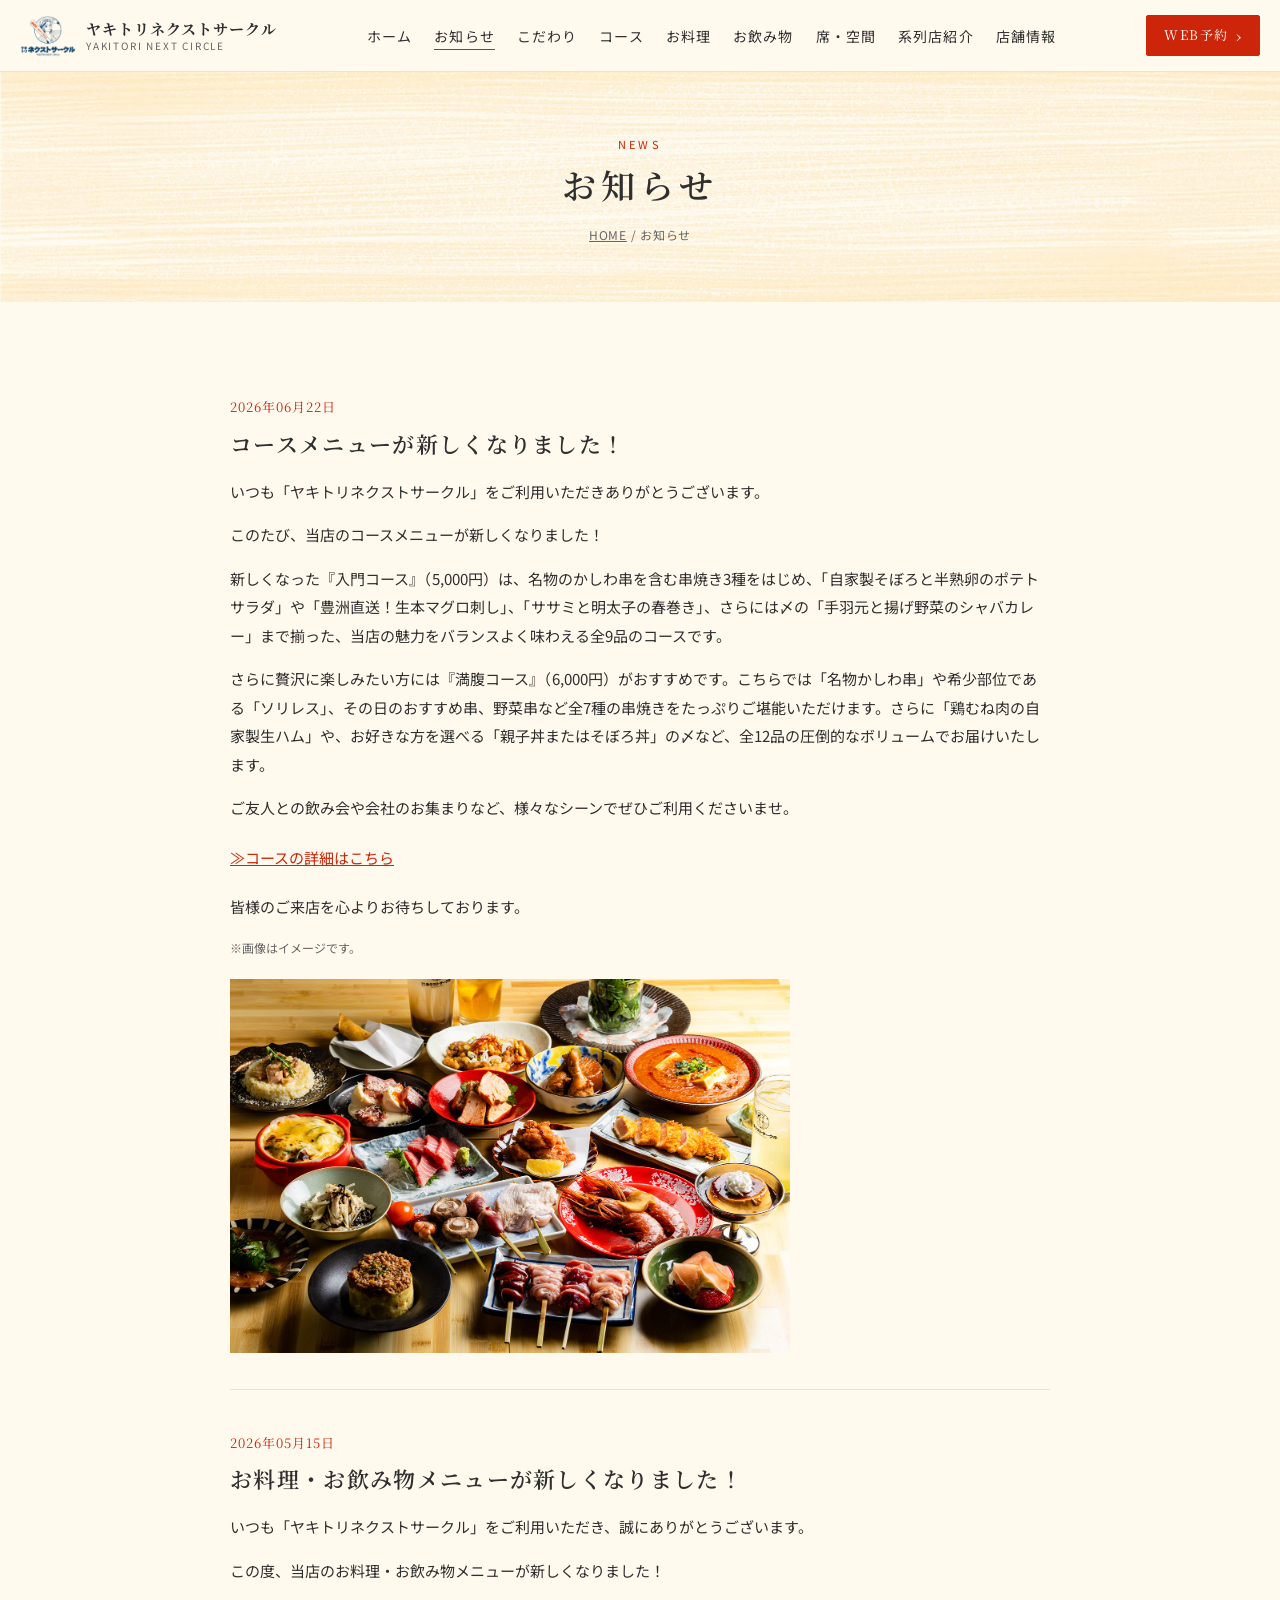
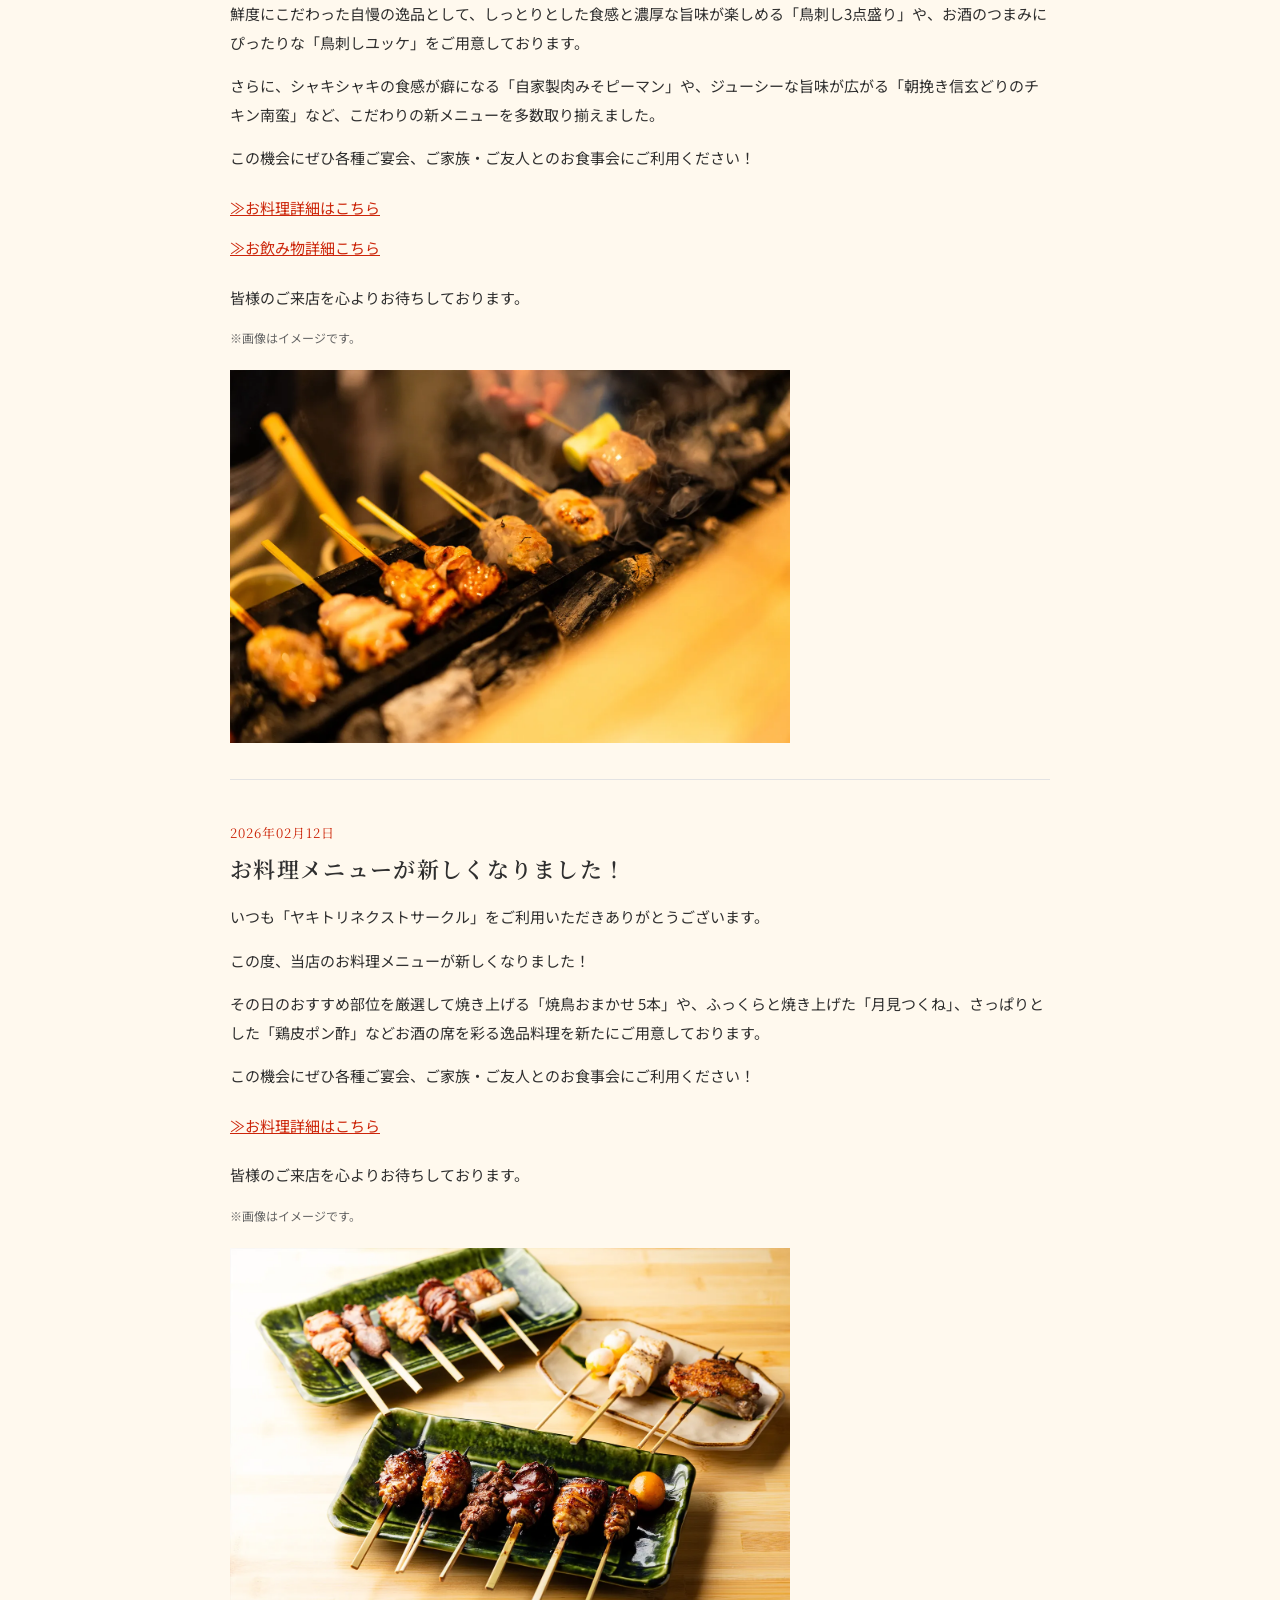
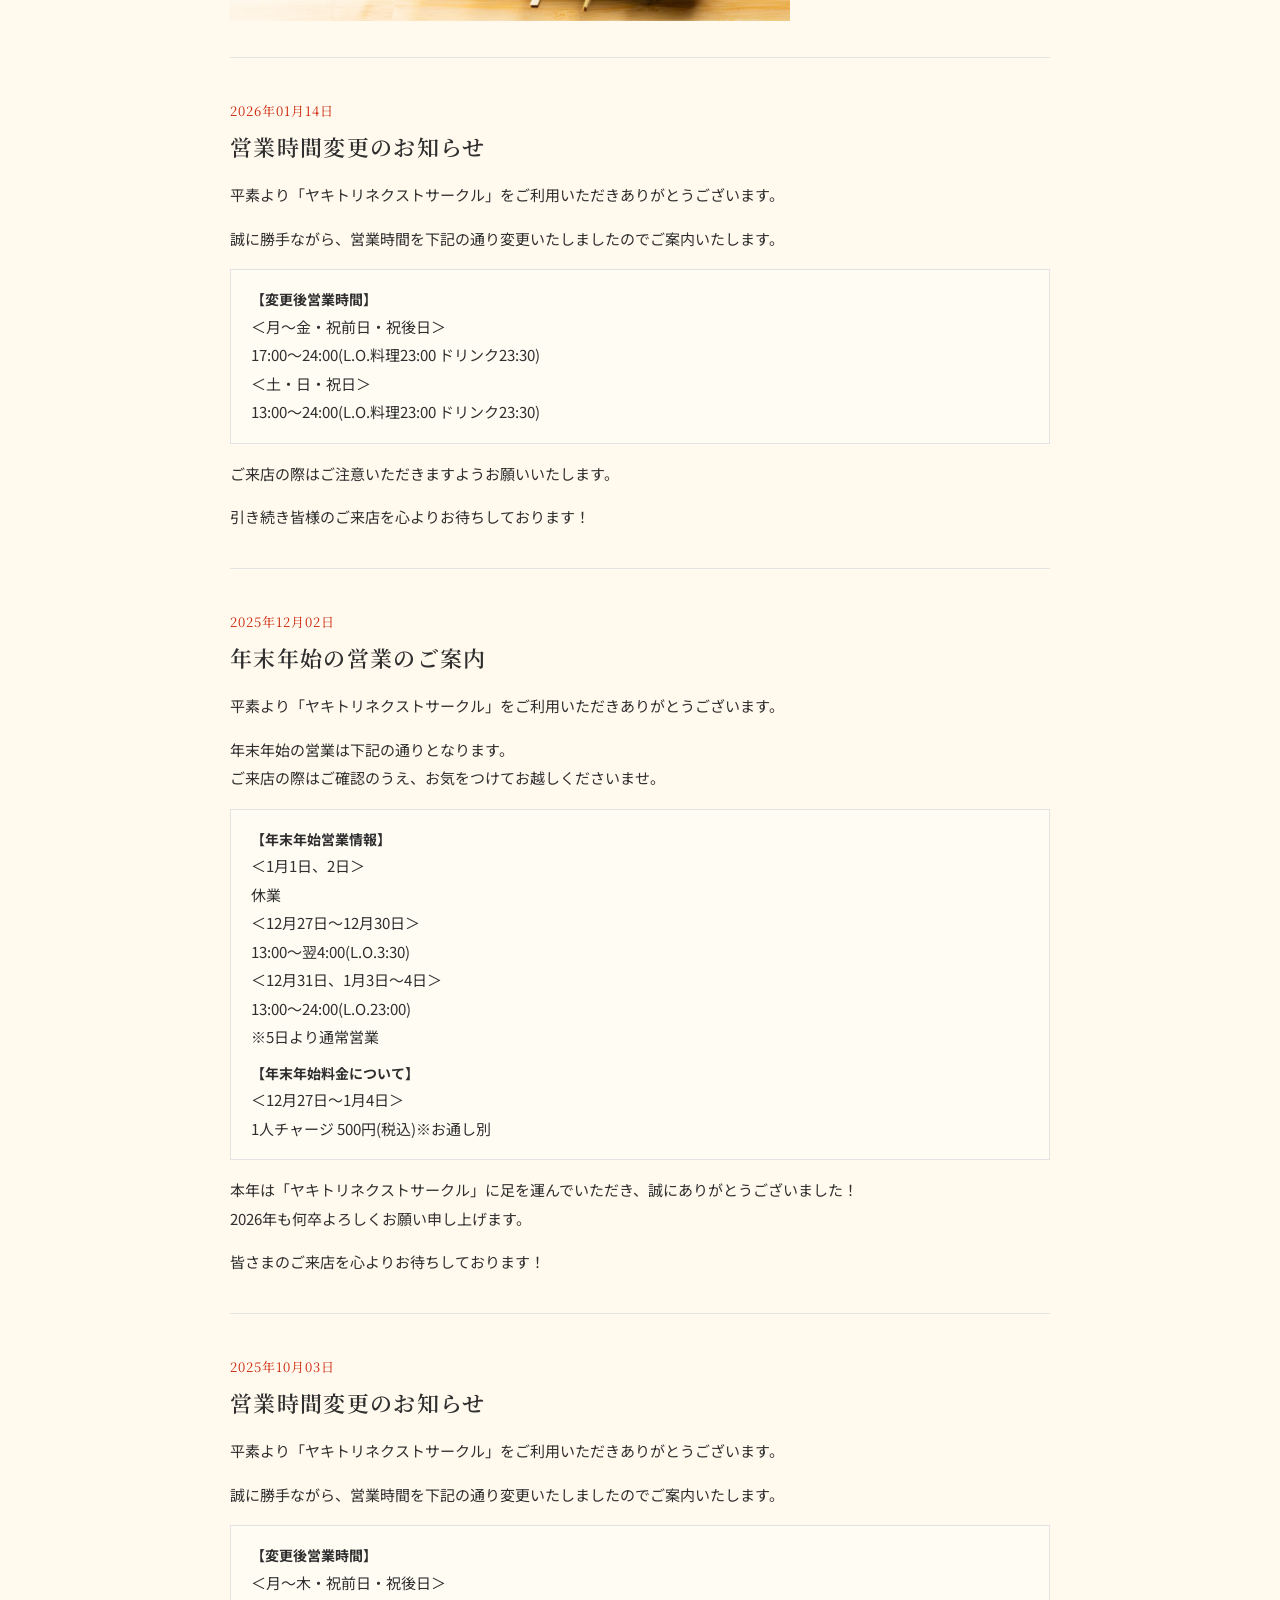
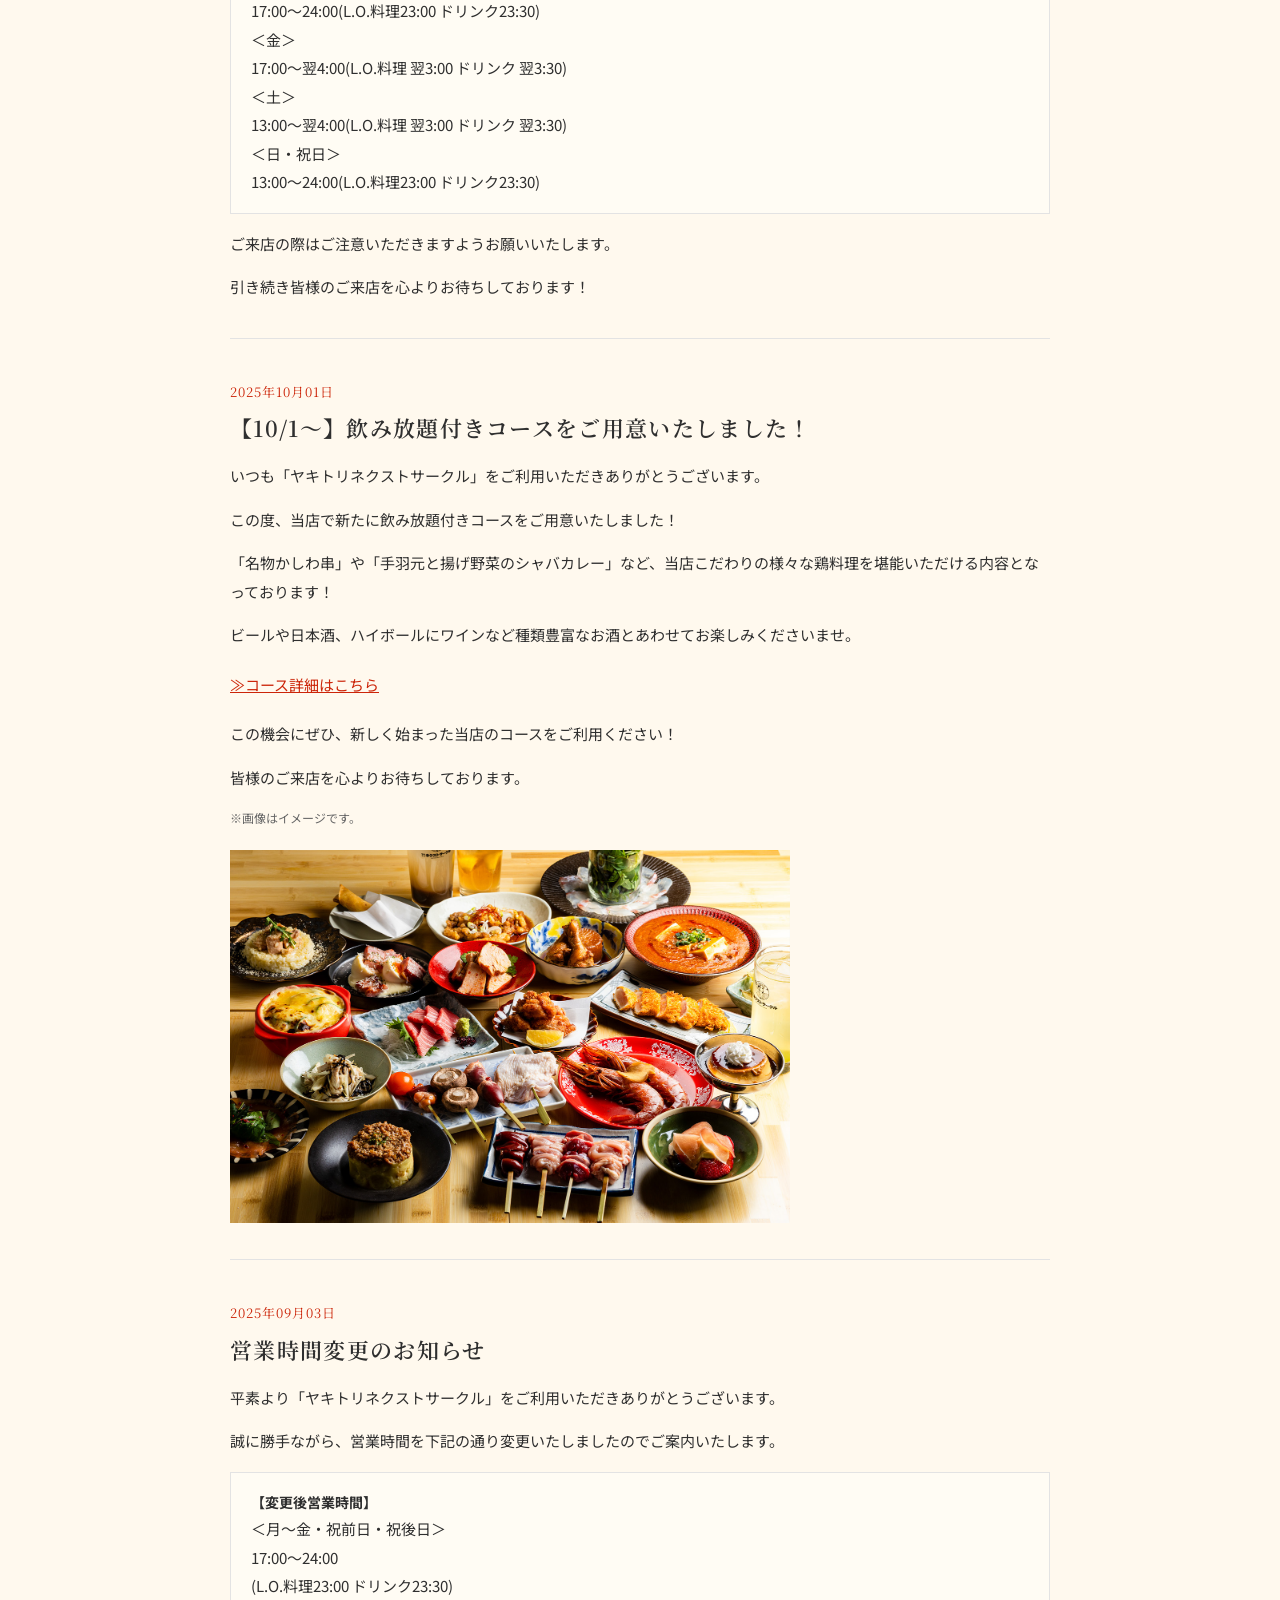
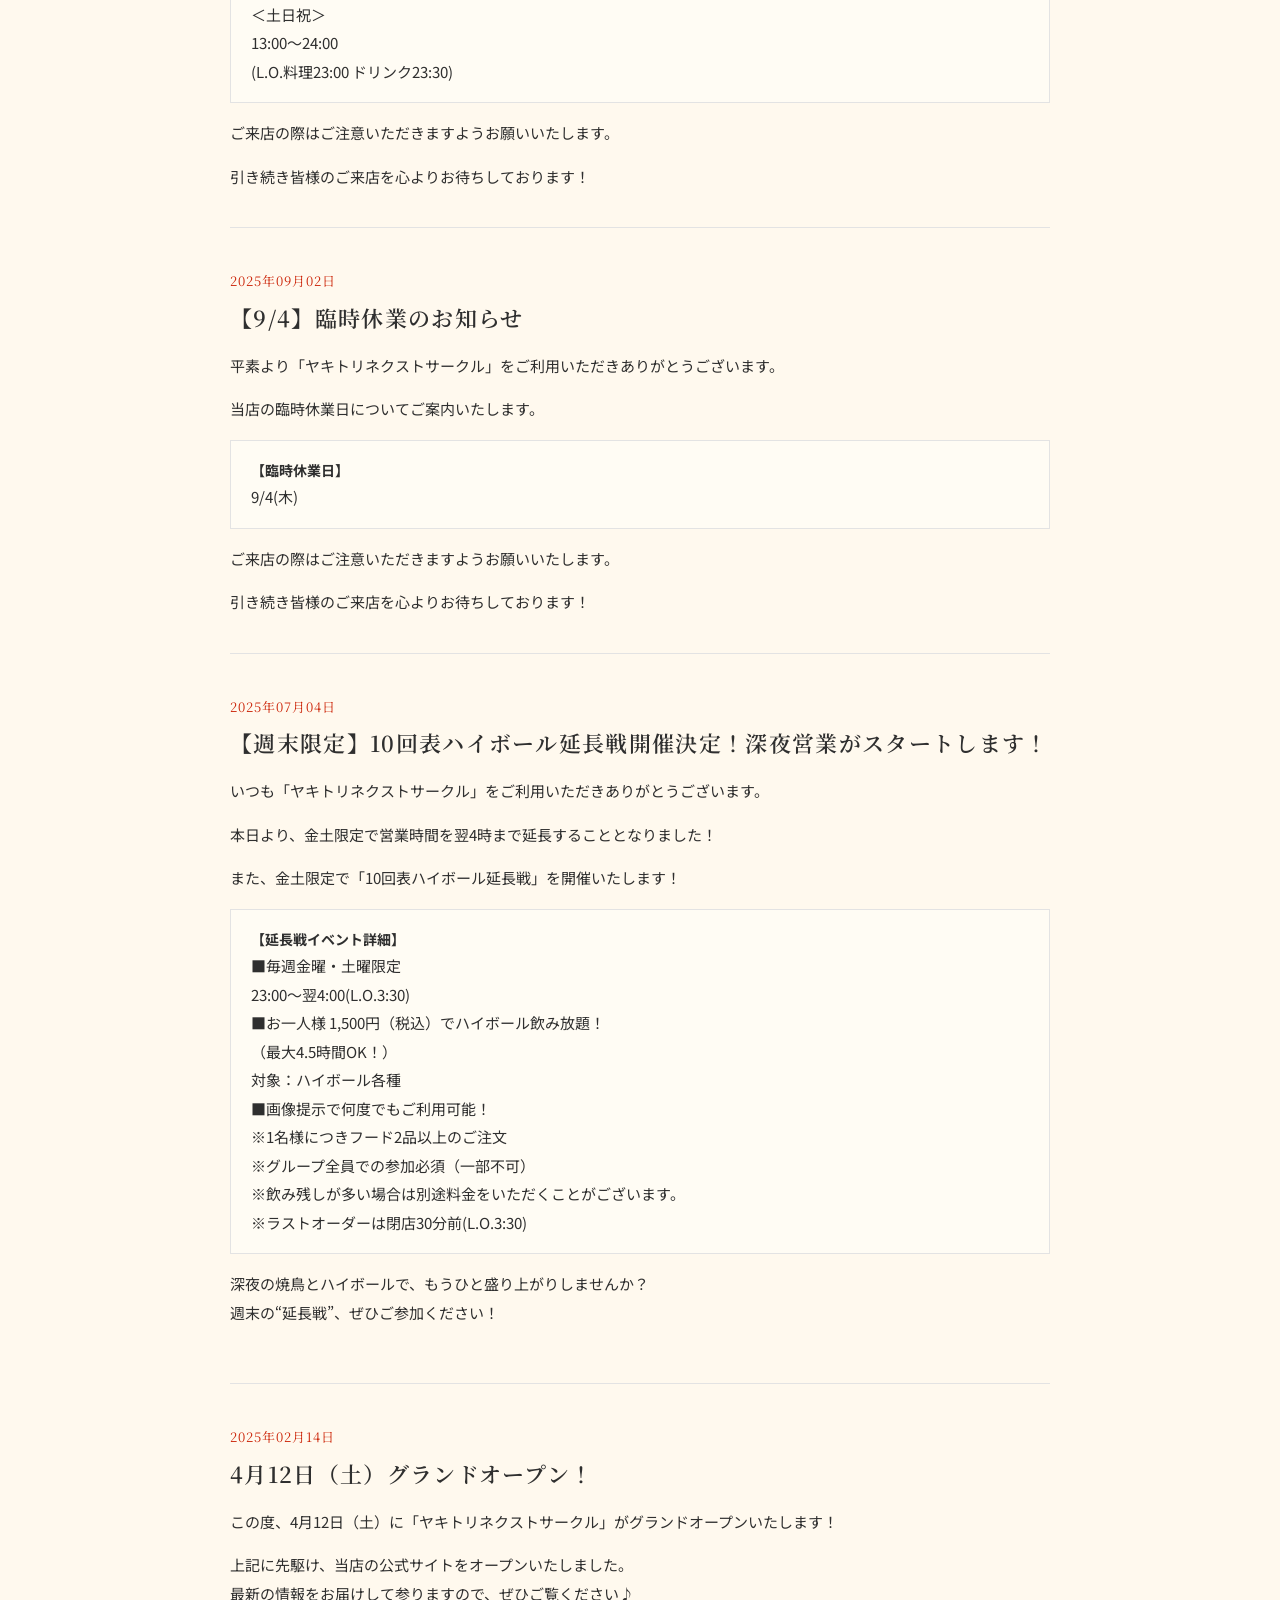
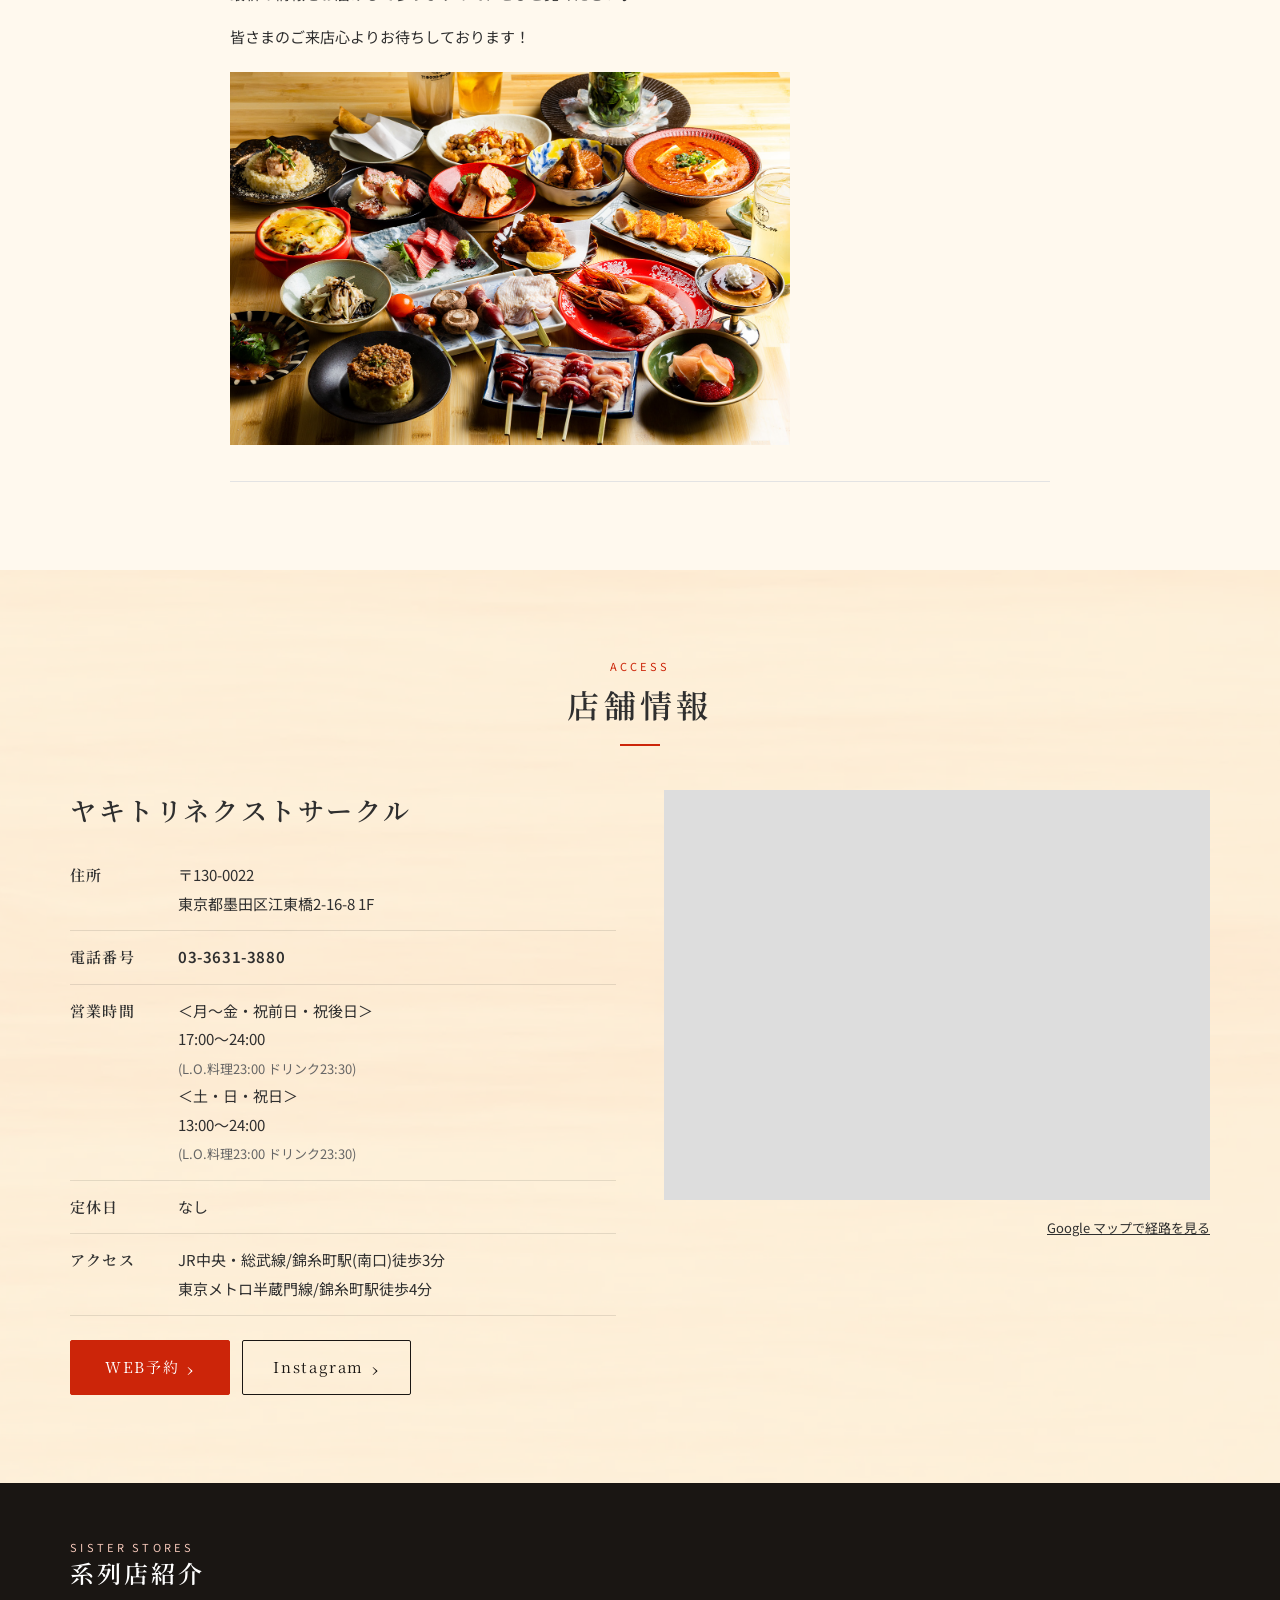
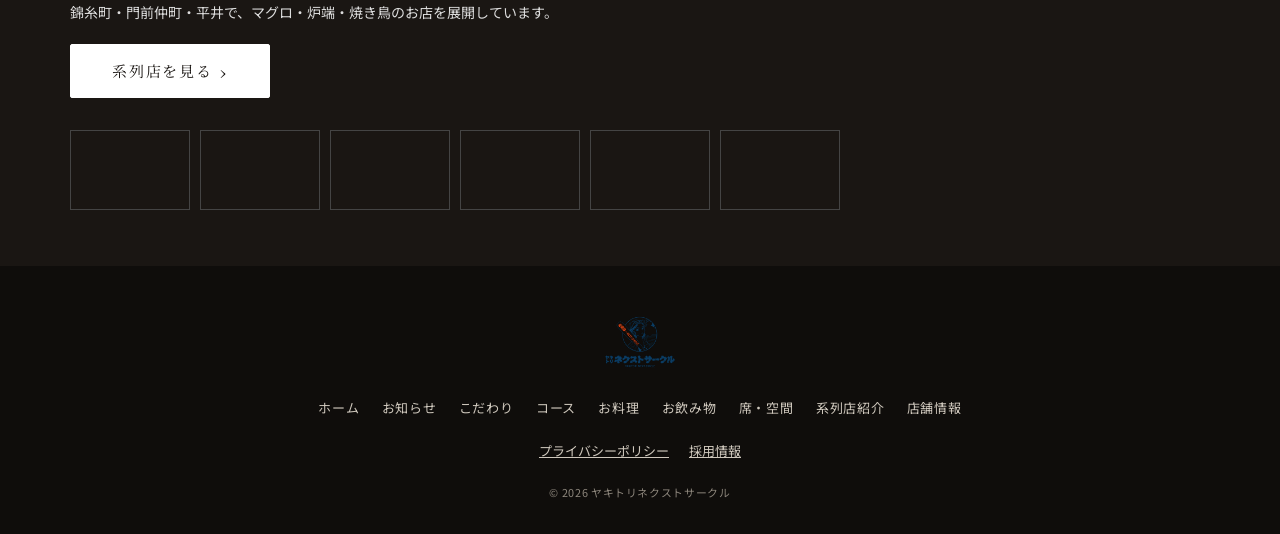
==== category/index.html @ 3866a359 "Build ヤキトリネクストサークル site from existing pages Co-Authored-By: Claude Fable 5.1 <noreply@anthropic.com>" ====
<!DOCTYPE html>
<html lang="ja">
<head>
  <meta charset="UTF-8">
  <meta name="viewport" content="width=device-width, initial-scale=1.0">
  <title>お知らせ | ヤキトリネクストサークル</title>
  <meta name="description" content="ヤキトリネクストサークルからのお知らせ一覧。新メニュー、営業時間の変更、年末年始の営業、イベントなどの最新情報をお届けします。">
  <meta name="robots" content="noindex">
  <meta http-equiv="refresh" content="0; url=/information/">
  <link rel="canonical" href="https://yakitori-nextcircle.com/information/">
  <meta property="og:title" content="お知らせ | ヤキトリネクストサークル">
  <meta property="og:description" content="ヤキトリネクストサークルからのお知らせ一覧。新メニュー、営業時間の変更、年末年始の営業、イベントなどの最新情報をお届けします。">
  <meta property="og:image" content="https://yakitori-nextcircle.com/images/ogp.jpg">
</head>
<body>
  <p>お知らせ一覧は <a href="/information/">/information/</a> に移動しました。</p>
</body>
</html>
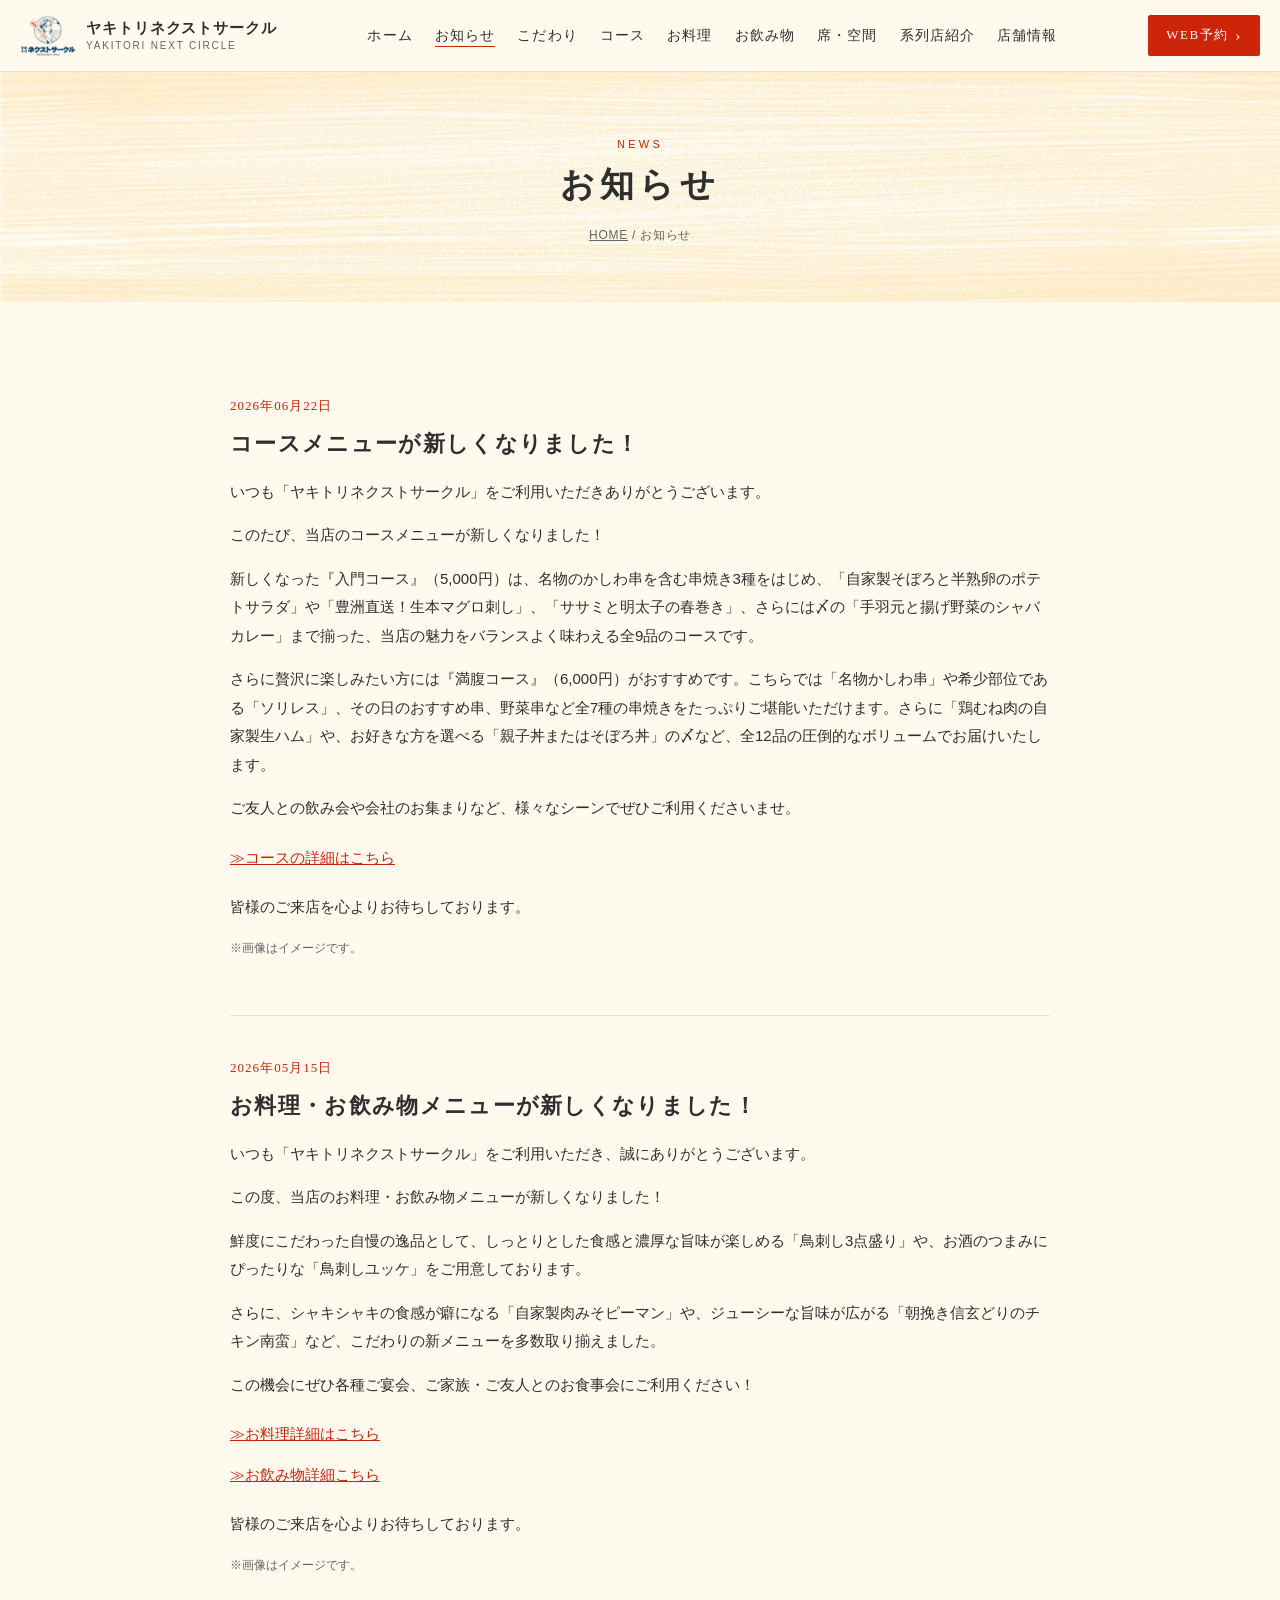
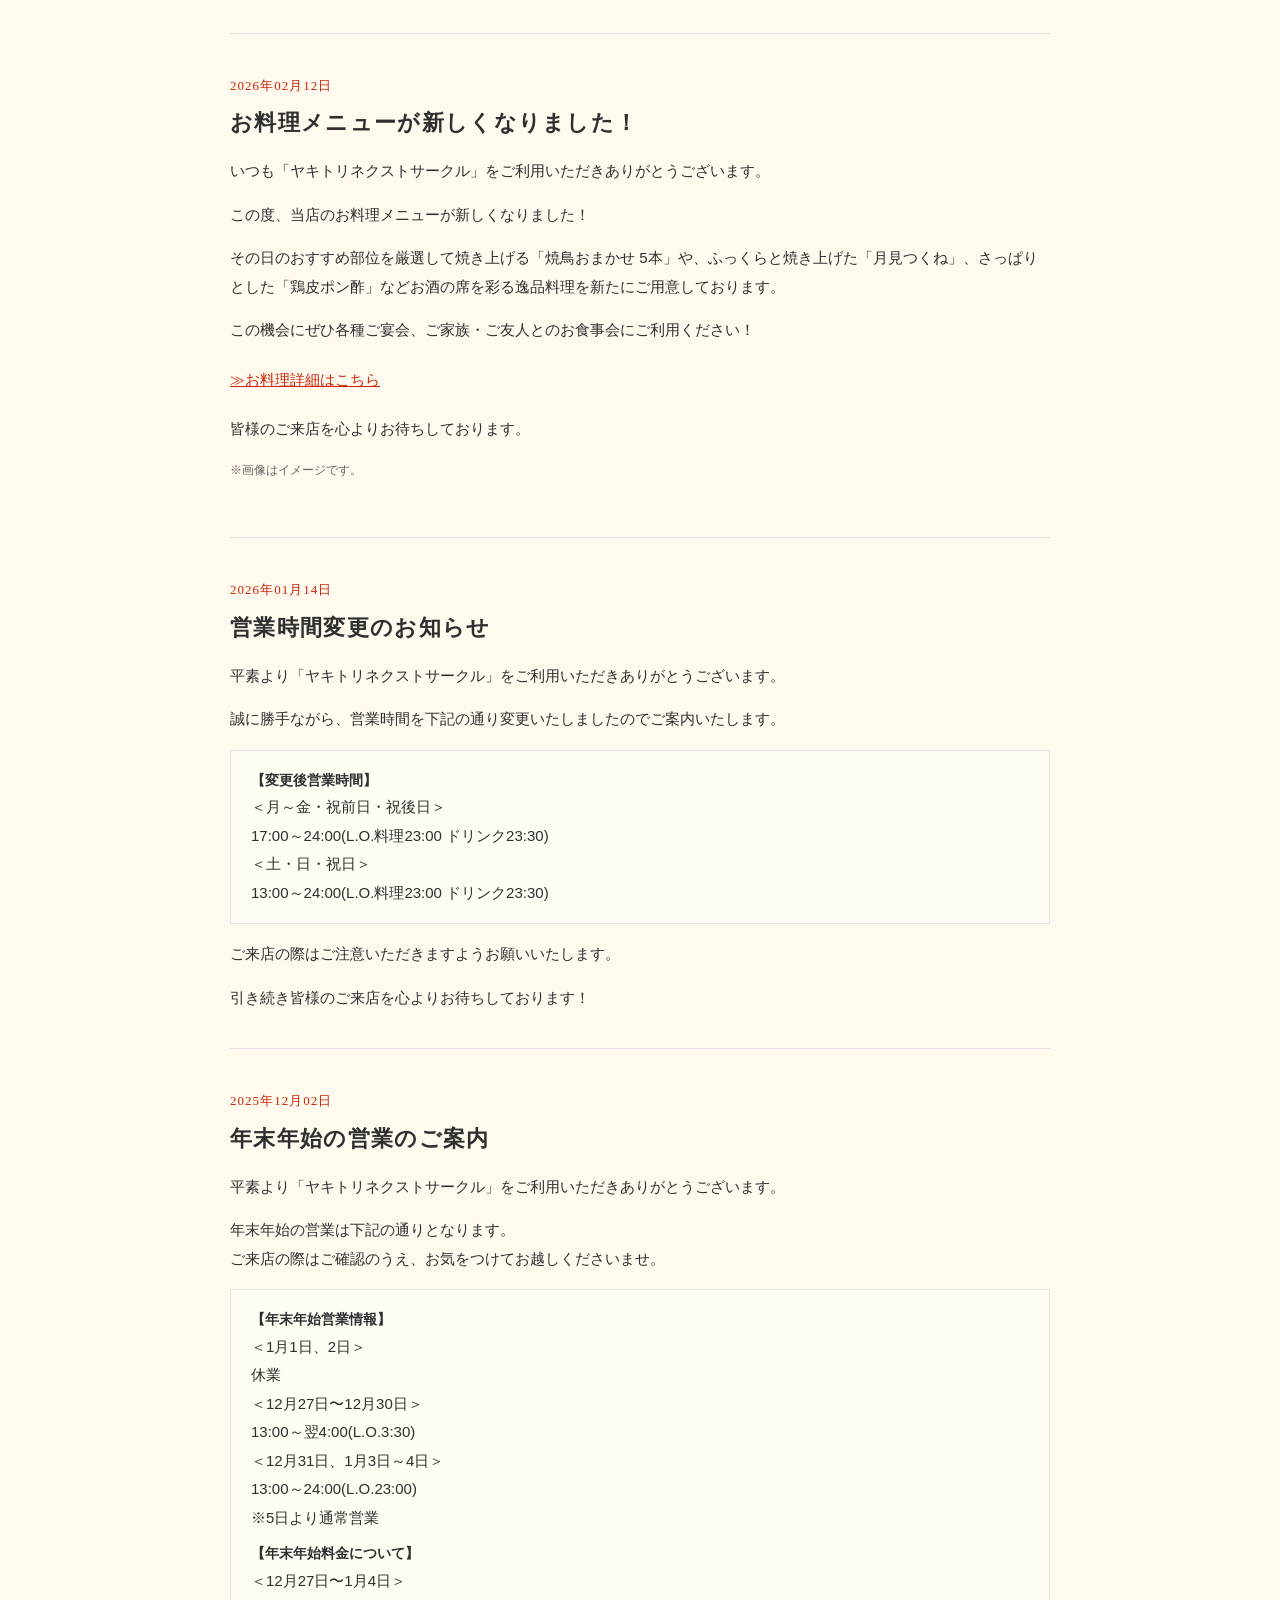
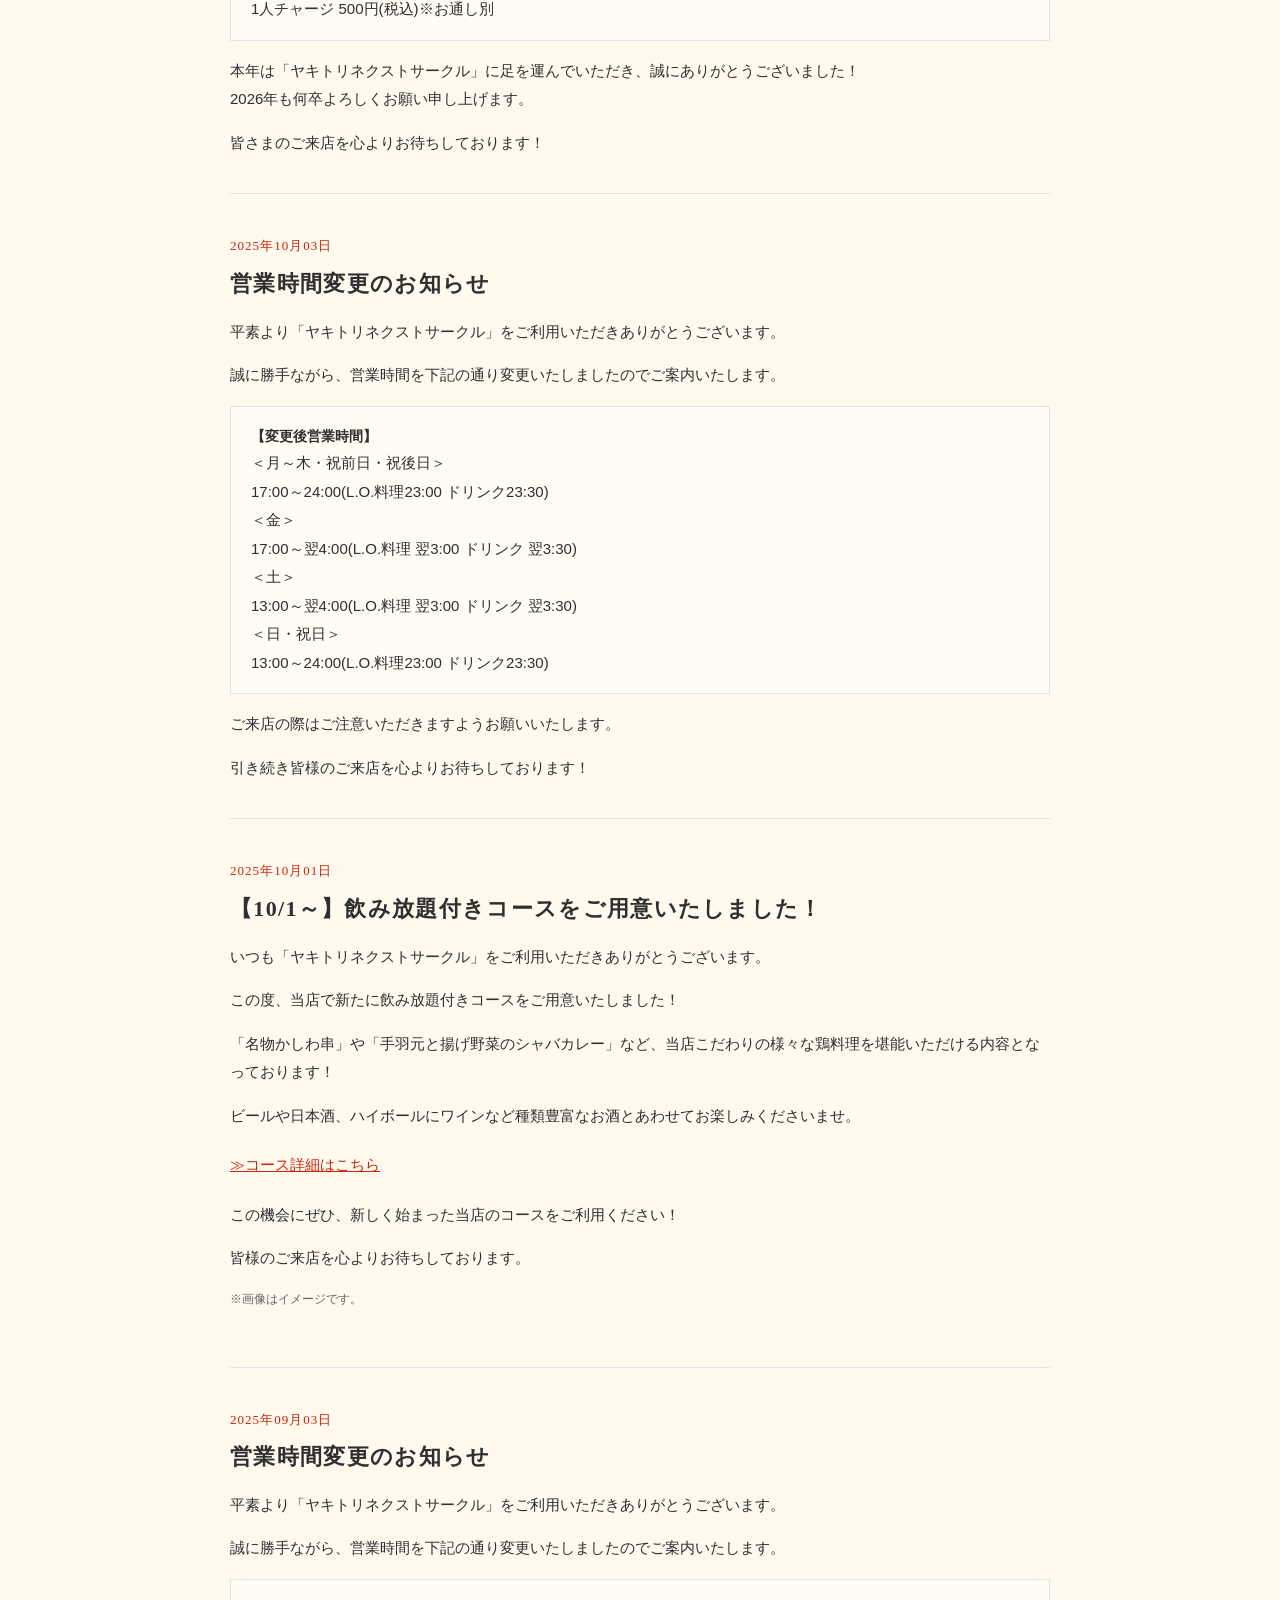
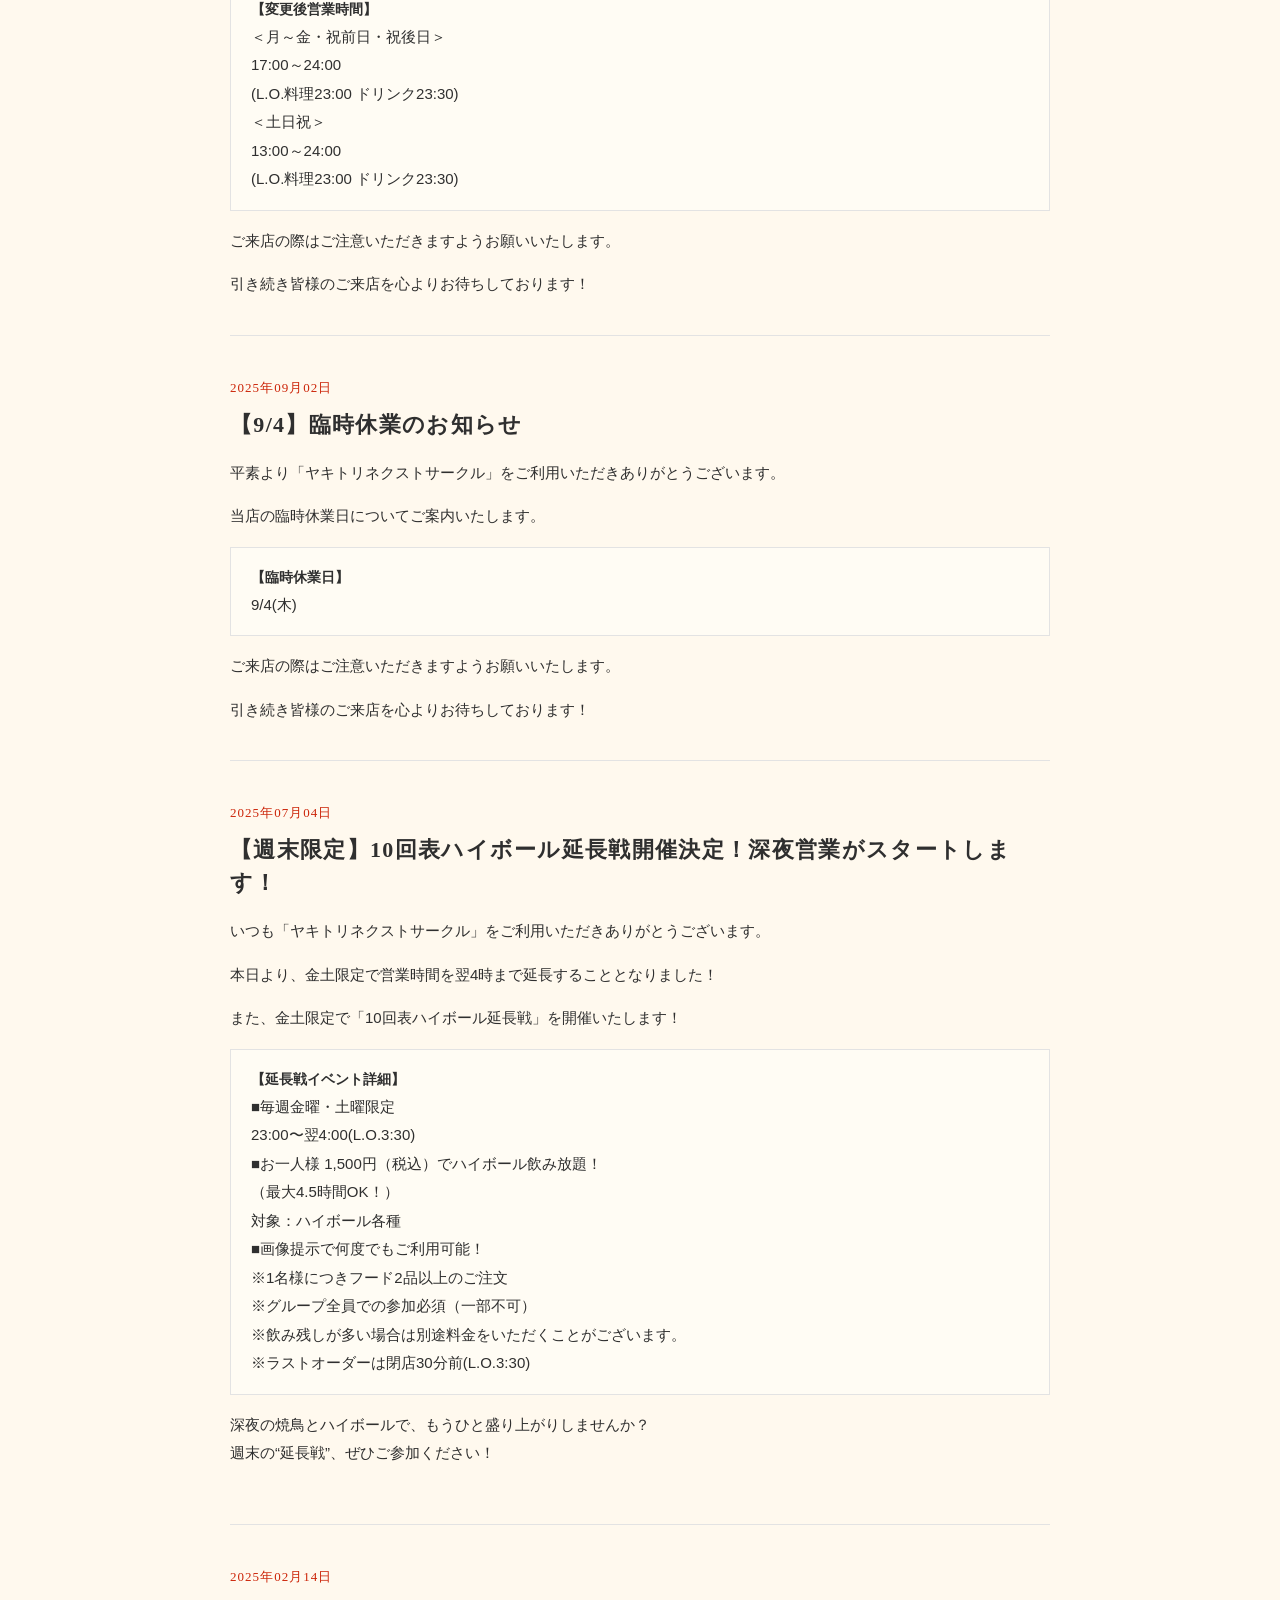
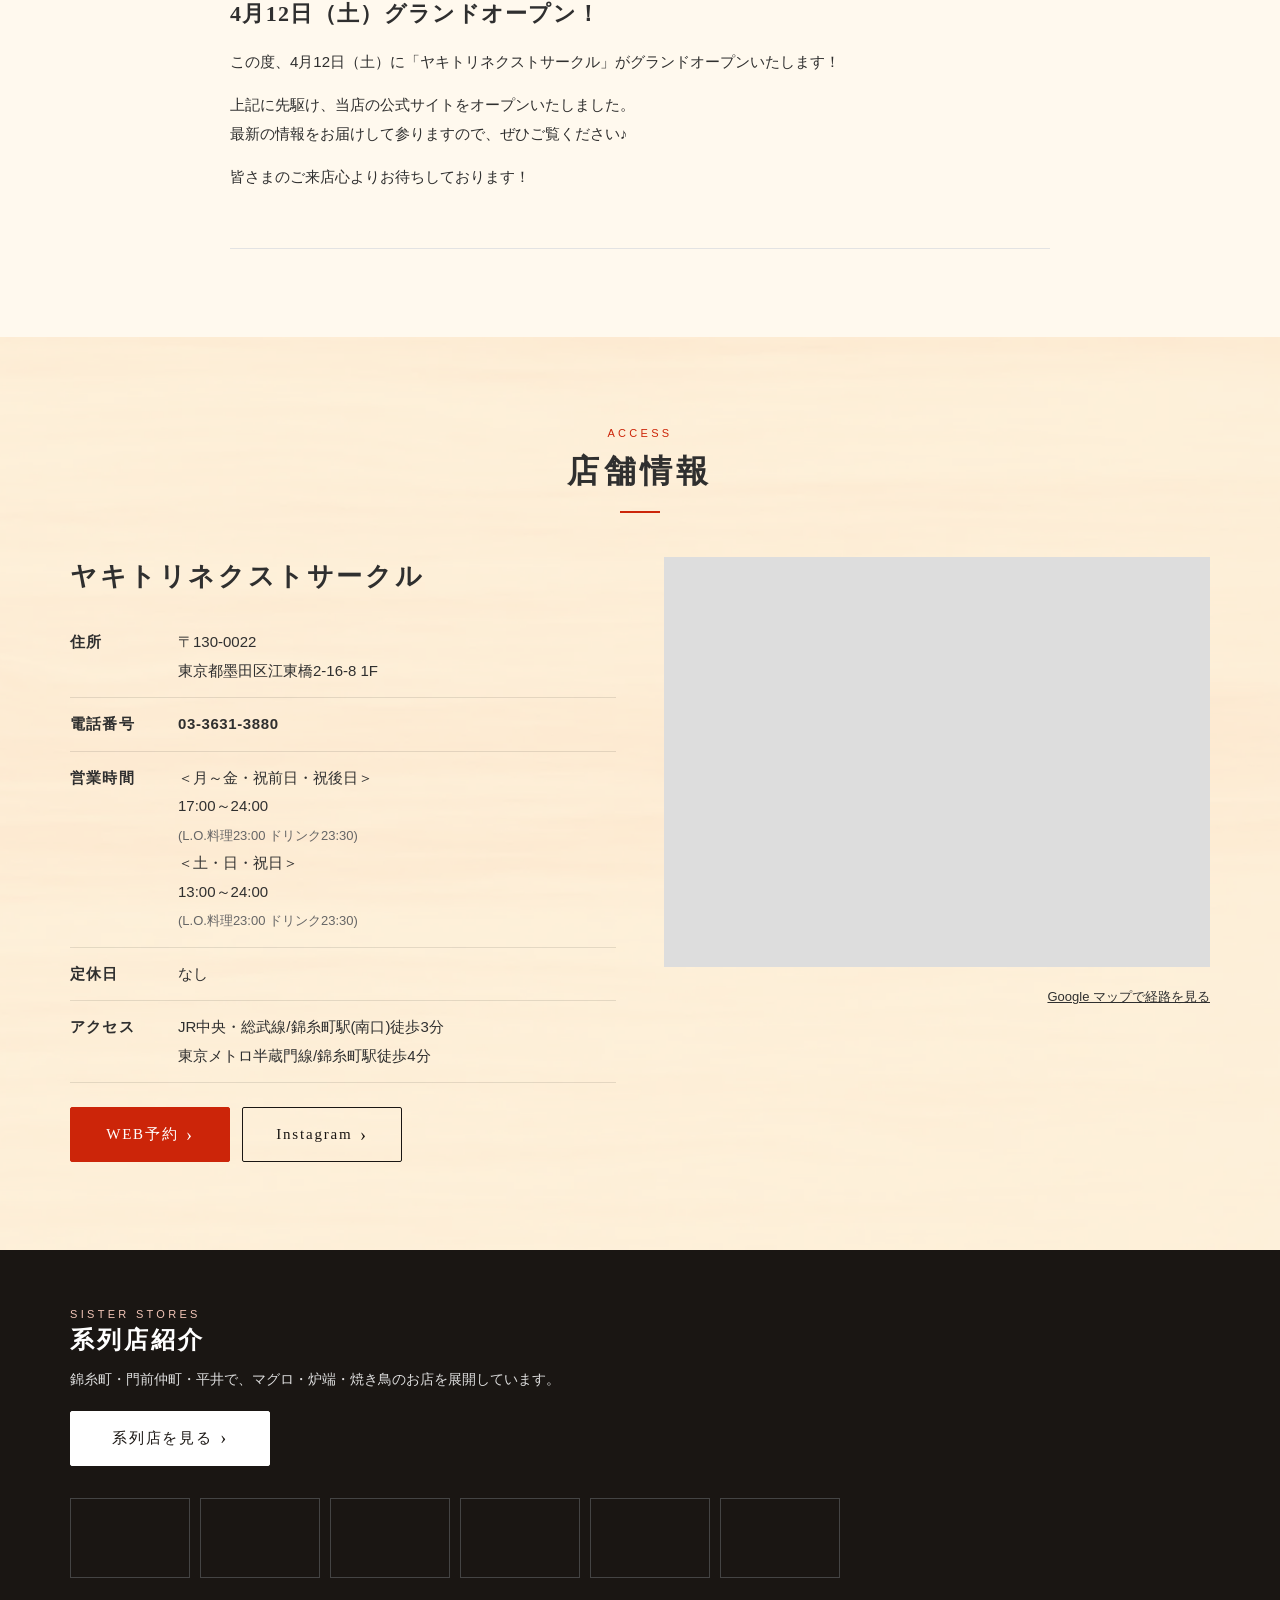
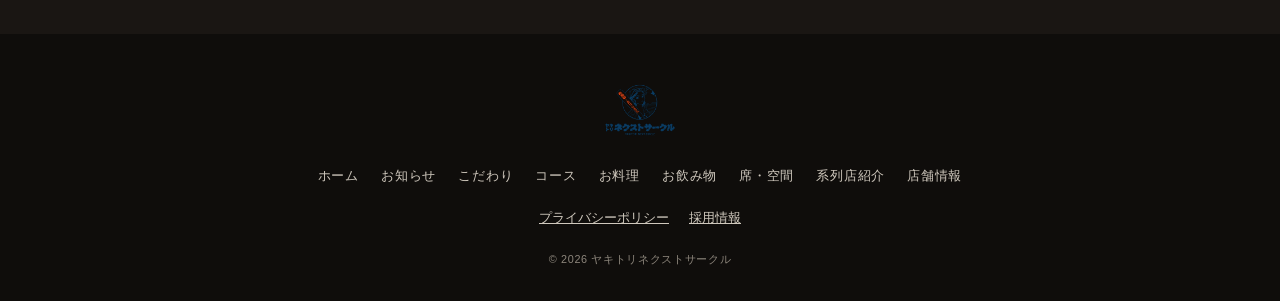
==== commit 68a4ec4e: "Use relative links so the site works under a sub-path preview URL Co-Authored-By: Claude Fable 5.1 <" ====
--- a/category/index.html
+++ b/category/index.html
@@ -6,13 +6,13 @@
   <title>お知らせ | ヤキトリネクストサークル</title>
   <meta name="description" content="ヤキトリネクストサークルからのお知らせ一覧。新メニュー、営業時間の変更、年末年始の営業、イベントなどの最新情報をお届けします。">
   <meta name="robots" content="noindex">
-  <meta http-equiv="refresh" content="0; url=/information/">
+  <meta http-equiv="refresh" content="0; url=../information/">
   <link rel="canonical" href="https://yakitori-nextcircle.com/information/">
   <meta property="og:title" content="お知らせ | ヤキトリネクストサークル">
   <meta property="og:description" content="ヤキトリネクストサークルからのお知らせ一覧。新メニュー、営業時間の変更、年末年始の営業、イベントなどの最新情報をお届けします。">
   <meta property="og:image" content="https://yakitori-nextcircle.com/images/ogp.jpg">
 </head>
 <body>
-  <p>お知らせ一覧は <a href="/information/">/information/</a> に移動しました。</p>
+  <p>お知らせ一覧は <a href="../information/">/information/</a> に移動しました。</p>
 </body>
 </html>
